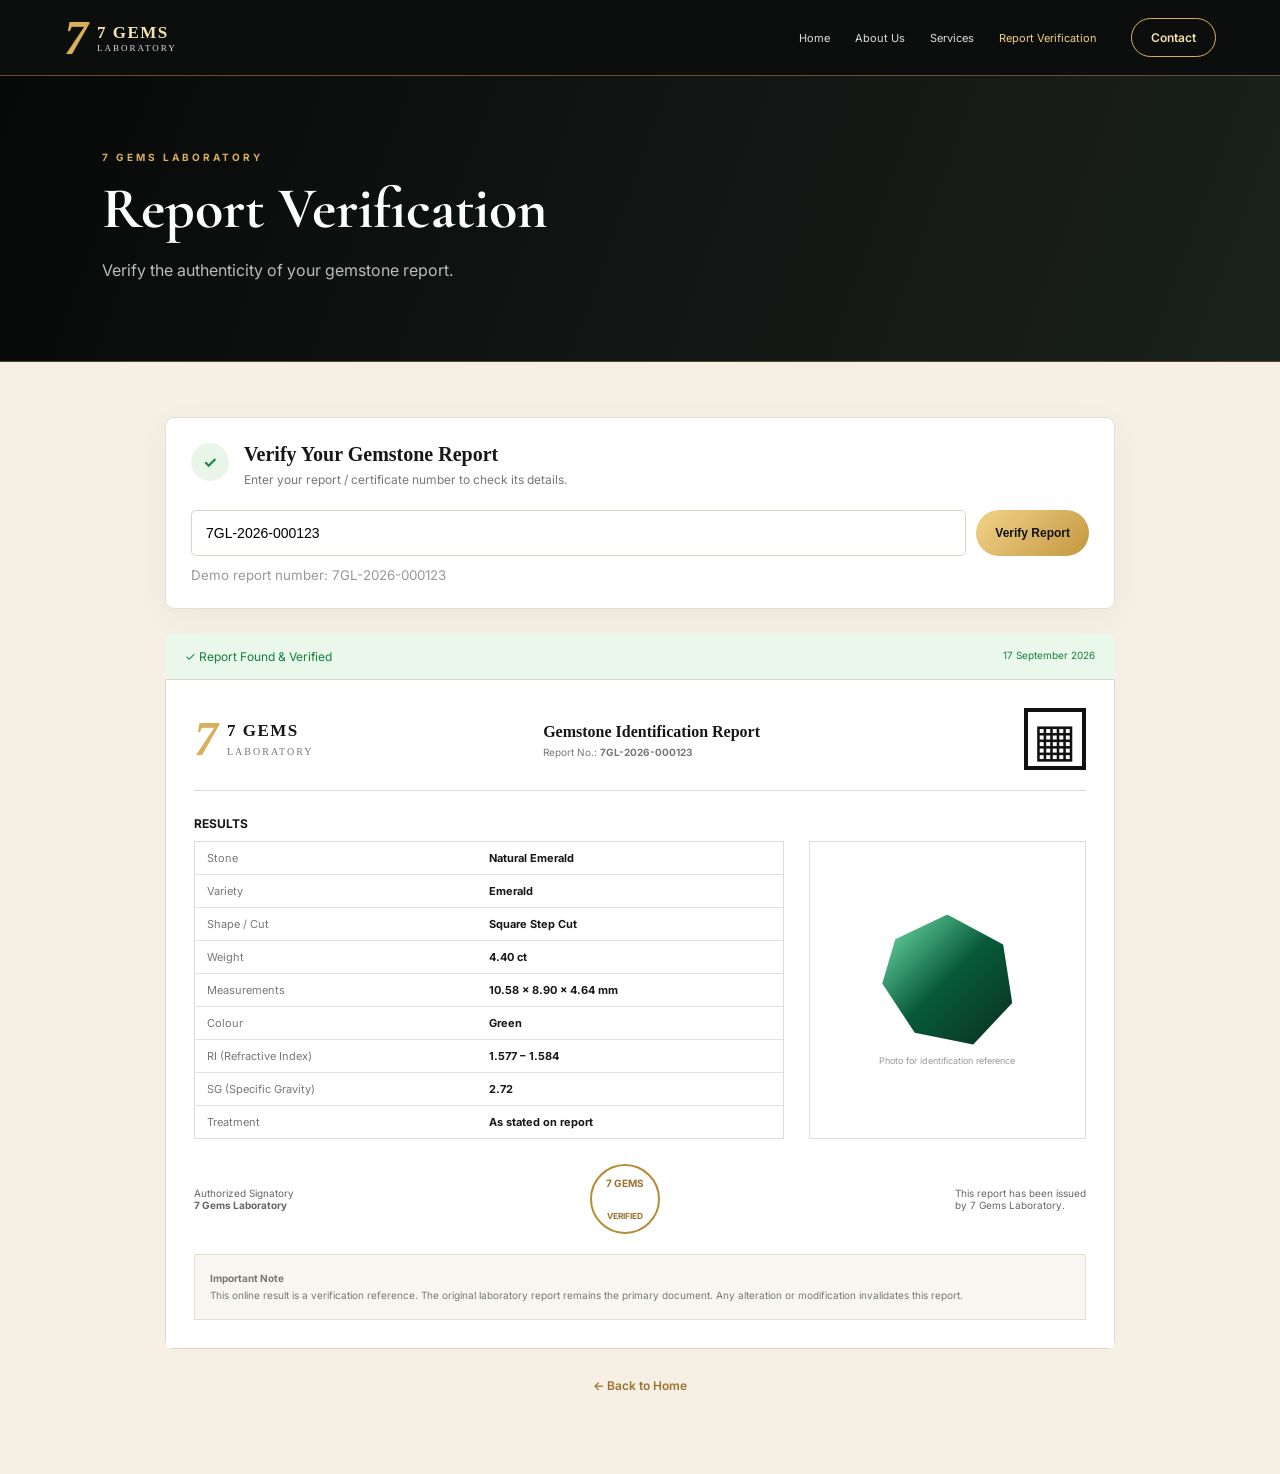
==== verify.html @ 3667b765 "Add files via upload" ====
<!DOCTYPE html>
<html lang="en">
<head>
<meta charset="UTF-8"><meta name="viewport" content="width=device-width, initial-scale=1.0">
<title>Report Verification | 7 Gems Laboratory</title><link rel="stylesheet" href="style.css">
</head>
<body>
<header class="header">
  <a class="brand" href="index.html"><span class="mark">7</span><span><b>7 GEMS</b><small>LABORATORY</small></span></a>
  <nav><a href="index.html">Home</a><a href="index.html#about">About Us</a><a href="index.html#services">Services</a><a class="active" href="verify.html">Report Verification</a></nav>
  <a class="outline-btn" href="index.html#contact">Contact</a>
</header>

<section class="verify-hero"><p class="eyebrow">7 GEMS LABORATORY</p><h1>Report Verification</h1><p>Verify the authenticity of your gemstone report.</p></section>

<main class="verify-wrap">
  <section class="search-box">
    <div class="shield">✓</div><div><h2>Verify Your Gemstone Report</h2><p>Enter your report / certificate number to check its details.</p></div>
    <form id="verifyForm"><input id="reportNo" value="7GL-2026-000123" placeholder="e.g. 7GL-2026-000123" required><button class="gold-btn" type="submit">Verify Report</button></form>
    <small>Demo report number: 7GL-2026-000123</small>
  </section>

  <section id="result" class="result verified">
    <div class="result-head"><span>✓ Report Found & Verified</span><small>17 September 2026</small></div>
    <div class="report">
      <div class="report-top"><div class="brand dark-brand"><span class="mark">7</span><span><b>7 GEMS</b><small>LABORATORY</small></span></div><div><b>Gemstone Identification Report</b><small>Report No.: <strong id="shownNo">7GL-2026-000123</strong></small></div><div class="qr">▦</div></div>
      <h3>RESULTS</h3>
      <div class="report-grid">
        <div class="facts">
          <p><span>Stone</span><b>Natural Emerald</b></p>
          <p><span>Variety</span><b>Emerald</b></p>
          <p><span>Shape / Cut</span><b>Square Step Cut</b></p>
          <p><span>Weight</span><b>4.40 ct</b></p>
          <p><span>Measurements</span><b>10.58 × 8.90 × 4.64 mm</b></p>
          <p><span>Colour</span><b>Green</b></p>
          <p><span>RI (Refractive Index)</span><b>1.577 – 1.584</b></p>
          <p><span>SG (Specific Gravity)</span><b>2.72</b></p>
          <p><span>Treatment</span><b>As stated on report</b></p>
        </div>
        <div class="stone-image"><div class="emerald"></div><small>Photo for identification reference</small></div>
      </div>
      <div class="signature"><span>Authorized Signatory<br><b>7 Gems Laboratory</b></span><div class="seal">7 GEMS<br><small>VERIFIED</small></div><span>This report has been issued<br>by 7 Gems Laboratory.</span></div>
      <div class="note"><b>Important Note</b><br>This online result is a verification reference. The original laboratory report remains the primary document. Any alteration or modification invalidates this report.</div>
    </div>
  </section>
  <div class="back"><a href="index.html">← Back to Home</a></div>
</main>
<script>
document.getElementById('verifyForm').addEventListener('submit', function(e){
  e.preventDefault();
  const input=document.getElementById('reportNo'), result=document.getElementById('result');
  const value=input.value.trim().toUpperCase();
  if(value === '7GL-2026-000123'){
    document.getElementById('shownNo').textContent=value;
    result.classList.remove('not-found'); result.classList.add('verified');
    result.scrollIntoView({behavior:'smooth', block:'start'});
  } else {
    result.classList.remove('verified'); result.classList.add('not-found');
    result.querySelector('.result-head span').textContent='✕ Report Not Found';
    result.querySelector('.result-head small').textContent='Please check the report number';
    result.querySelector('.report').style.display='none';
    result.scrollIntoView({behavior:'smooth', block:'start'});
  }
});
</script>
</body></html>
---- style.css ----
@import url('https://fonts.googleapis.com/css2?family=Cormorant+Garamond:wght@500;600;700&family=Inter:wght@400;500;600;700&display=swap');
:root{--black:#070808;--black2:#101111;--gold:#d8b05b;--gold2:#f0d18a;--cream:#f6f0e4;--muted:#aaa79e;--line:#3a3324}
*{box-sizing:border-box}html{scroll-behavior:smooth}body{margin:0;background:var(--cream);color:#171717;font-family:Inter,Arial,sans-serif}a{text-decoration:none;color:inherit}.header{height:76px;background:rgba(5,6,6,.97);color:#fff;display:flex;align-items:center;gap:34px;padding:0 5%;border-bottom:1px solid #65512b;position:sticky;top:0;z-index:20}.brand{display:flex;align-items:center;gap:9px;margin-right:auto}.brand .mark{font-family:Georgia,serif;font-size:48px;line-height:.7;color:var(--gold);font-weight:bold;font-style:italic}.brand b{display:block;font-family:Georgia,serif;color:#f5e3b4;letter-spacing:1.5px;font-size:17px}.brand small{display:block;font-family:Georgia,serif;letter-spacing:2px;color:#ddd;font-size:9px}.header nav{display:flex;gap:25px;font-size:11px;color:#ddd}.header nav a:hover,.header nav .active{color:var(--gold2)}.outline-btn,.gold-btn{display:inline-flex;align-items:center;justify-content:center;padding:11px 19px;border-radius:30px;font-size:12px;font-weight:600}.outline-btn{border:1px solid var(--gold);color:#f4dfad}.gold-btn{background:linear-gradient(135deg,#f1d38a,#c4973f);color:#111;border:0}.hero{min-height:620px;background:radial-gradient(circle at 70% 45%,#25322a 0,#0b0d0c 35%,#050606 70%);color:white;display:flex;align-items:center;padding:80px 8%;position:relative;overflow:hidden}.hero:after{content:"";position:absolute;right:-130px;top:-120px;width:650px;height:650px;border-radius:50%;background:radial-gradient(circle,#31443a22,transparent 65%)}.hero-copy{max-width:610px;z-index:2}.eyebrow{font-size:10px;letter-spacing:3px;color:var(--gold);font-weight:700}.hero h1{font-family:"Cormorant Garamond",Georgia,serif;font-size:72px;line-height:.83;margin:20px 0 18px;letter-spacing:1px}.hero h1 em{font-style:normal;color:#eee}.tagline{font-family:Georgia,serif;color:var(--gold2);font-size:20px}.intro{color:#c4c4bf;max-width:520px;line-height:1.8;font-size:14px}.actions{display:flex;gap:12px;margin-top:30px}.hero-gem{position:absolute;right:12%;width:360px;height:360px;display:grid;place-items:center;transform:rotate(12deg)}.gem-shape{width:220px;height:220px;background:linear-gradient(135deg,#58dca5,#075f3b 50%,#0b3326);clip-path:polygon(50% 0,93% 23%,100% 68%,70% 100%,25% 91%,0 53%,10% 19%);box-shadow:0 0 80px #2f9d7040}.trust-strip{background:#090a0a;color:#fff;display:grid;grid-template-columns:repeat(4,1fr);padding:25px 8%;border-top:1px solid var(--line);border-bottom:1px solid var(--line)}.trust-strip div{text-align:center;border-right:1px solid #383838;color:var(--gold);font-size:24px}.trust-strip div:last-child{border:0}.trust-strip b,.trust-strip span{display:block}.trust-strip b{font-size:11px;color:white;margin-top:5px}.trust-strip span{font-size:9px;color:#999;margin-top:4px}.section{padding:80px 8%}.dark{background:#090a0a;color:#fff}.section-head{text-align:center;margin-bottom:40px}.section h2{font-family:"Cormorant Garamond",Georgia,serif;font-size:46px;margin:10px 0}.section-head p:not(.eyebrow){color:#999;font-size:13px}.cards{display:grid;grid-template-columns:repeat(5,1fr);gap:15px}.cards article{background:#121414;border:1px solid #302d27;border-radius:6px;padding:25px 18px;min-height:200px}.card-icon{color:var(--gold);font-size:26px}.cards h3{font-family:Georgia,serif;font-size:16px}.cards p{font-size:11px;color:#999;line-height:1.6}.about{display:grid;grid-template-columns:1fr 1fr;gap:70px;align-items:center}.lab-photo{height:330px;background:linear-gradient(145deg,#242522,#b5a98e22),#161816;border-radius:5px;display:grid;place-items:center;color:#d8c79e;text-align:center;box-shadow:inset 0 0 80px #000}.microscope{font-size:90px}.about p:not(.eyebrow){line-height:1.8;color:#68655e;font-size:14px}.mini-grid{display:grid;grid-template-columns:1fr 1fr;gap:12px;margin-top:25px;font-size:11px;color:#4d4a43}.split{display:grid;grid-template-columns:1fr 1fr;gap:70px;align-items:center}.split>div>p:not(.eyebrow){color:#999;line-height:1.8;font-size:13px}.certificate-card{background:#f4efe4;color:#161616;border-radius:8px;padding:25px;min-height:250px;position:relative}.dark-brand b{color:#171717}.dark-brand small{color:#555}.certificate-card>b{display:block;margin:20px 0 6px;font-family:Georgia,serif}.certificate-card>span{font-size:10px;color:#777}.cert-lines{height:65px;background:repeating-linear-gradient(#ddd 0 1px,transparent 1px 14px);margin-top:20px;width:75%}.qr{font-size:46px;color:#111;border:4px solid #111;width:62px;height:62px;display:grid;place-items:center;line-height:1}.certificate-card .qr{position:absolute;right:25px;bottom:25px}footer{background:#050606;color:#aaa;padding:35px 8%;text-align:center;border-top:1px solid #5d4a27;font-size:11px}footer .brand{display:flex;justify-content:center;margin-bottom:12px}footer a{color:var(--gold2)}footer>small{display:block;margin-top:15px;color:#666}.verify-hero{background:linear-gradient(110deg,#070909,#1b211d);color:#fff;padding:65px 8%;border-bottom:1px solid #5b4725}.verify-hero h1{font-family:"Cormorant Garamond",Georgia,serif;font-size:58px;margin:8px 0}.verify-hero p:not(.eyebrow){color:#bbb}.verify-wrap{max-width:1000px;margin:auto;padding:55px 25px}.search-box{background:#fff;border:1px solid #e4dfd3;border-radius:9px;padding:25px;box-shadow:0 8px 35px #0000000b;display:grid;grid-template-columns:auto 1fr;gap:3px 15px}.shield{width:38px;height:38px;border-radius:50%;background:#eaf5e9;color:#188b42;display:grid;place-items:center;font-weight:bold}.search-box h2{margin:0;font-family:Georgia,serif;font-size:20px}.search-box p{margin:6px 0 20px;color:#777;font-size:12px}.search-box form{grid-column:1/-1;display:flex;gap:10px}.search-box input{flex:1;padding:14px;border:1px solid #d8d2c7;border-radius:5px;font-size:14px}.search-box small{grid-column:1/-1;color:#999;margin-top:8px}.result{margin-top:25px;border-radius:8px;overflow:hidden}.result-head{padding:15px 20px;display:flex;justify-content:space-between;font-size:12px}.verified .result-head{background:#eaf7eb;color:#15803d}.not-found .result-head{background:#faeaea;color:#a22}.report{background:#fff;border:1px solid #ddd5c7;padding:28px}.report-top{display:grid;grid-template-columns:1fr 1.4fr auto;align-items:center;gap:20px;border-bottom:1px solid #ddd;padding-bottom:20px}.report-top>b,.report-top>div:nth-child(2)>b{font-family:Georgia,serif}.report-top small{display:block;color:#777;font-size:10px;margin-top:5px}.report h3{font-size:12px;margin:25px 0 10px}.report-grid{display:grid;grid-template-columns:1.7fr .8fr;gap:25px}.facts{border:1px solid #ddd}.facts p{display:grid;grid-template-columns:1fr 1fr;margin:0;border-bottom:1px solid #e6e1d8;padding:9px 12px;font-size:11px}.facts p:last-child{border:0}.facts span{color:#777}.stone-image{border:1px solid #ddd;display:grid;place-items:center;align-content:center;min-height:280px}.emerald{width:130px;height:130px;background:linear-gradient(135deg,#75e5af,#075a39 50%,#0b2f23);clip-path:polygon(50% 0,93% 23%,100% 68%,70% 100%,25% 91%,0 53%,10% 19%)}.stone-image small{font-size:9px;color:#999;margin-top:10px}.signature{display:flex;justify-content:space-between;align-items:center;margin-top:25px;font-size:10px;color:#666}.seal{width:70px;height:70px;border:2px solid #b78a36;border-radius:50%;display:grid;place-items:center;text-align:center;color:#9b722d;font-weight:bold;font-size:10px}.note{margin-top:20px;padding:15px;background:#f8f6f0;border:1px solid #e5dfd2;font-size:10px;color:#777;line-height:1.7}.back{text-align:center;margin:25px}.back a{color:#9b722d;font-size:12px;font-weight:600}
@media(max-width:900px){.header nav{display:none}.cards{grid-template-columns:repeat(2,1fr)}.hero{padding:70px 7%;min-height:650px}.hero-gem{right:-100px;opacity:.35}.about,.split{grid-template-columns:1fr;gap:35px}.trust-strip{grid-template-columns:1fr 1fr;gap:20px}.trust-strip div:nth-child(2){border:0}.report-grid{grid-template-columns:1fr}.report-top{grid-template-columns:1fr auto}.report-top>div:nth-child(2){grid-column:1/-1;grid-row:2}.search-box form{flex-direction:column}.search-box button{width:100%}}
@media(max-width:560px){.header{padding:0 18px}.header .outline-btn{display:none}.hero h1{font-size:55px}.section{padding:60px 6%}.cards{grid-template-columns:1fr}.trust-strip{padding:25px 5%}.trust-strip div{border:0}.hero-gem{right:-170px}.report{padding:16px}.facts p{grid-template-columns:1fr}.signature{gap:15px;flex-wrap:wrap}.verify-hero h1{font-size:45px}}
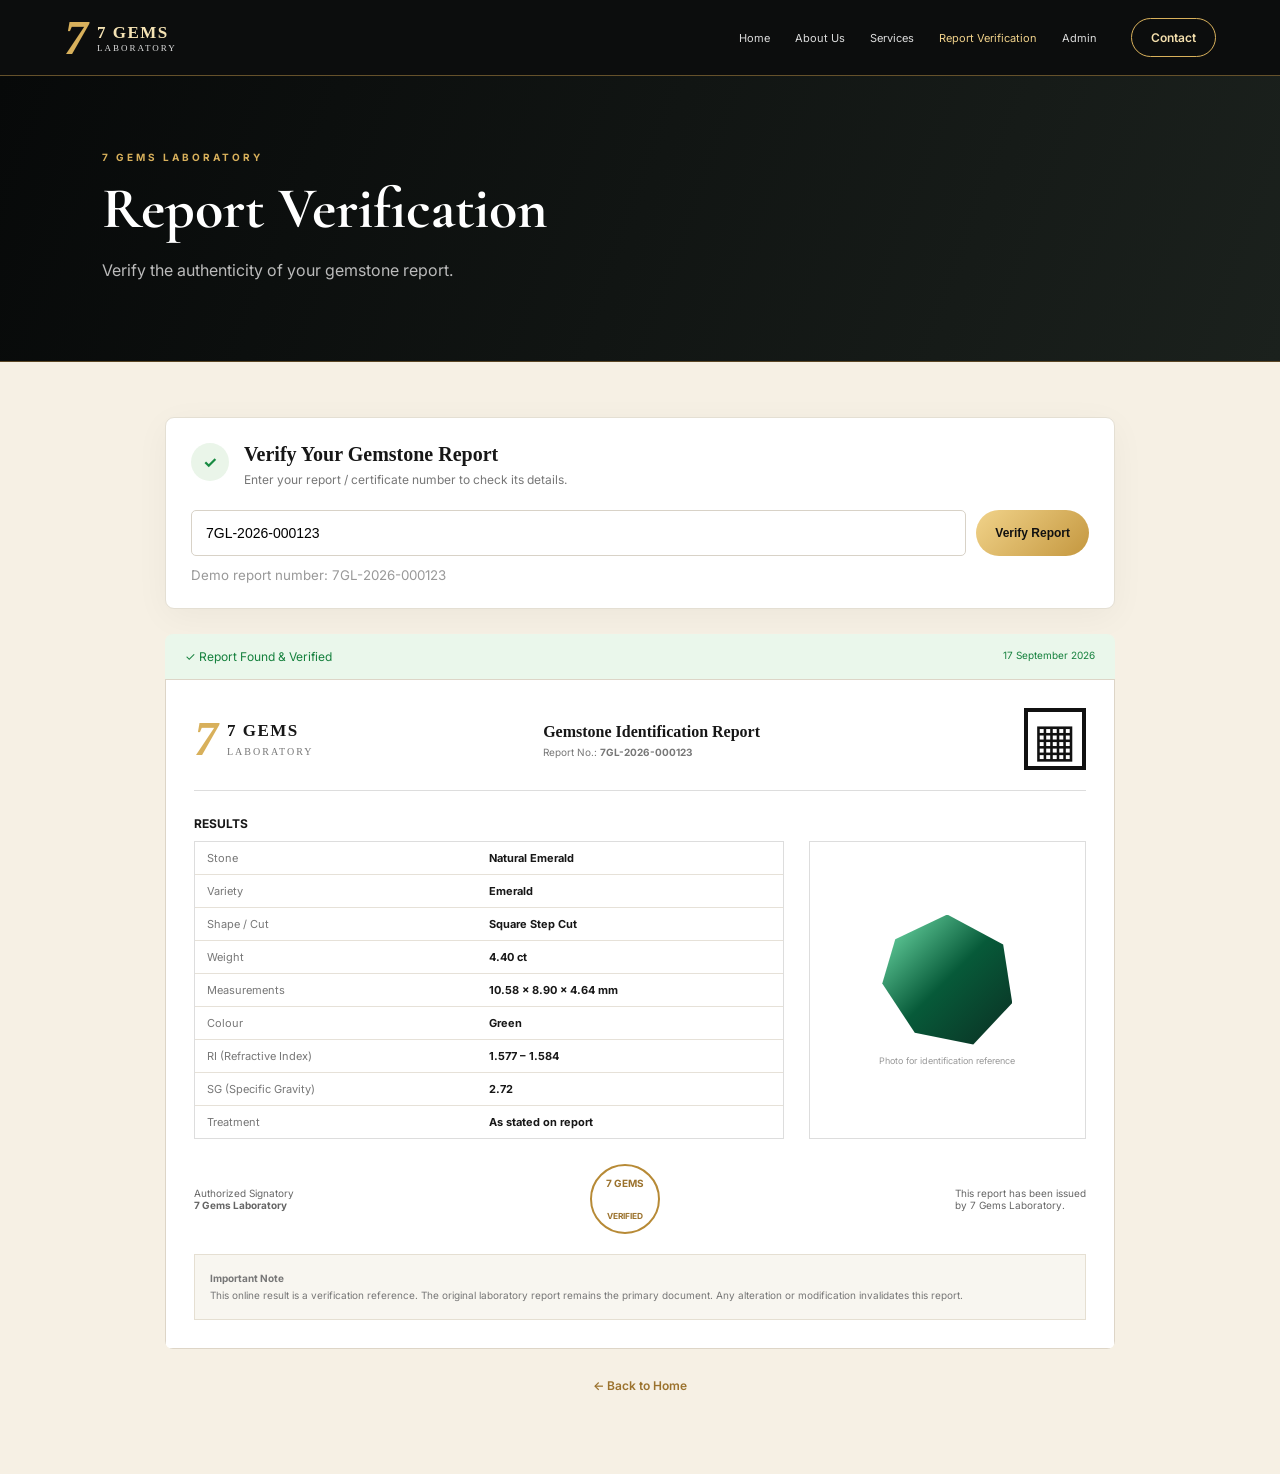
==== commit 3b9b247d: "Add files via upload" ====
--- a/verify.html
+++ b/verify.html
@@ -7,7 +7,7 @@
 <body>
 <header class="header">
   <a class="brand" href="index.html"><span class="mark">7</span><span><b>7 GEMS</b><small>LABORATORY</small></span></a>
-  <nav><a href="index.html">Home</a><a href="index.html#about">About Us</a><a href="index.html#services">Services</a><a class="active" href="verify.html">Report Verification</a></nav>
+  <nav><a href="index.html">Home</a><a href="index.html#about">About Us</a><a href="index.html#services">Services</a><a class="active" href="verify.html">Report Verification</a><a href="admin.html">Admin</a></nav>
   <a class="outline-btn" href="index.html#contact">Contact</a>
 </header>
 
@@ -46,21 +46,12 @@
   <div class="back"><a href="index.html">← Back to Home</a></div>
 </main>
 <script>
-document.getElementById('verifyForm').addEventListener('submit', function(e){
-  e.preventDefault();
-  const input=document.getElementById('reportNo'), result=document.getElementById('result');
-  const value=input.value.trim().toUpperCase();
-  if(value === '7GL-2026-000123'){
-    document.getElementById('shownNo').textContent=value;
-    result.classList.remove('not-found'); result.classList.add('verified');
-    result.scrollIntoView({behavior:'smooth', block:'start'});
-  } else {
-    result.classList.remove('verified'); result.classList.add('not-found');
-    result.querySelector('.result-head span').textContent='✕ Report Not Found';
-    result.querySelector('.result-head small').textContent='Please check the report number';
-    result.querySelector('.report').style.display='none';
-    result.scrollIntoView({behavior:'smooth', block:'start'});
-  }
-});
+const DEMO={reportNo:'7GL-2026-000123',date:'17 September 2026',stoneName:'Natural Emerald',variety:'Emerald',shape:'Square Step Cut',weight:'4.40 ct',dimensions:'10.58 × 8.90 × 4.64 mm',colour:'Green',ri:'1.577 – 1.584',sg:'2.72',treatment:'As stated on report',origin:'',remarks:''};
+function reports(){return JSON.parse(localStorage.getItem('7gl_reports')||'[]')}
+function findReport(no){return no===DEMO.reportNo?DEMO:reports().find(r=>(r.reportNo||'').toUpperCase()===no)}
+function fill(r){document.getElementById('shownNo').textContent=r.reportNo;const vals=[r.stoneName||'-',r.variety||'-',r.shape||'-',r.weight||'-',r.dimensions||'-',r.colour||'-',r.ri||'-',r.sg||'-',r.treatment||'-'];document.querySelectorAll('.facts p b').forEach((b,i)=>b.textContent=vals[i]);document.querySelector('.result-head small').textContent=r.date||'Report verified'}
+function verifyValue(value){const result=document.getElementById('result');const report=findReport(value);result.querySelector('.report').style.display=report?'block':'none';if(report){result.classList.remove('not-found');result.classList.add('verified');result.querySelector('.result-head span').textContent='✓ Report Found & Verified';fill(report)}else{result.classList.remove('verified');result.classList.add('not-found');result.querySelector('.result-head span').textContent='✕ Report Not Found';result.querySelector('.result-head small').textContent='Please check the report number'}result.scrollIntoView({behavior:'smooth',block:'start'})}
+document.getElementById('verifyForm').addEventListener('submit',e=>{e.preventDefault();verifyValue(document.getElementById('reportNo').value.trim().toUpperCase())});
+const q=new URLSearchParams(location.search).get('report');if(q){document.getElementById('reportNo').value=q.toUpperCase();verifyValue(q.toUpperCase())}
 </script>
 </body></html>
